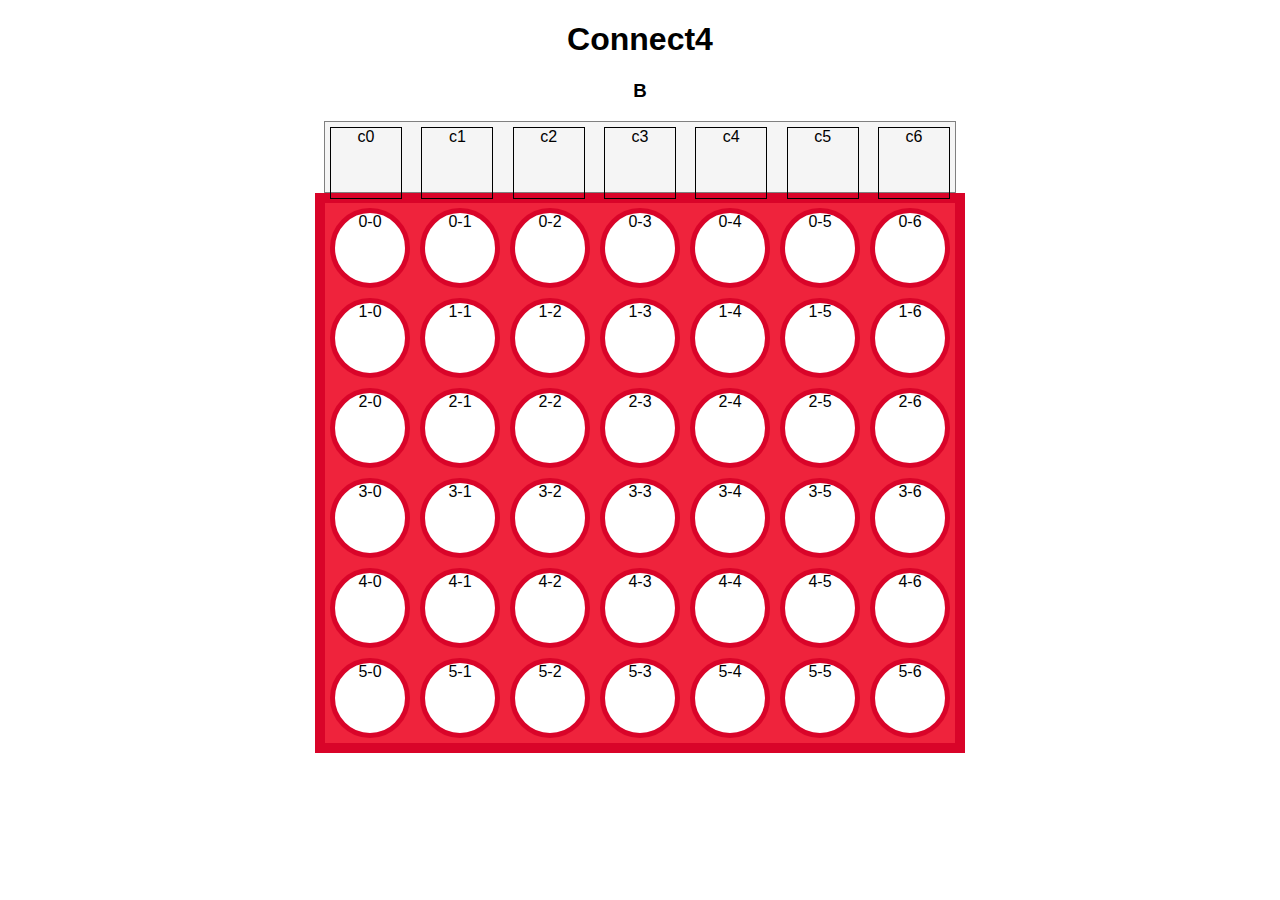
==== index.html @ f4383387 "finished game board and javascript" ====
<!DOCTYPE html>
<html lang="en">
<head>
    <meta charset="UTF-8">
    <meta http-equiv="X-UA-Compatible" content="IE=edge">
    <meta name="viewport" content="width=device-width, initial-scale=1.0">
    <title>Connect4</title>
    <link rel="stylesheet" href="connect4.css">
</head>
<body>
    <h1>Connect4</h1>
    <h2 id="winner"></h2>
    <h3 id="currentPlayer"></h3>

    <div id="columnEntry"></div>
    <div id="board"></div>
</body>

    <script src="Connect4.js"></script>
    <script src="index.js"></script>
</html>
---- connect4.css ----
body {
    font-family: Arial, Helvetica, sans-serif;
    text-align: center;
}

#board {
    height: 540px;
    width: 630px;
    background-color: #ef233c;
    border: 10px solid #d90429;
    
    margin: 0 auto;
    display: flex;
    flex-wrap: wrap;
}

#columnEntry{
    height: 70px;
    width: 630px;
    background-color: #f5f5f5;
    border: 1px solid grey;
    margin: 0 auto;
    display: flex;
    justify-content: space-between;
}

.entry{
    height: 70px;
    width: 70px;
    margin: 5px;
    border: 1px solid black;
}

.tile {
    height: 70px;
    width: 70px;
    margin: 5px;

    /* Circle */
    background-color: white;
    border-radius: 50%;
    border: 5px solid #d90429;
}

.blue-piece {
    background-color: #023e8a;
}

.yellow-piece {
    background-color: #ffc300;
}
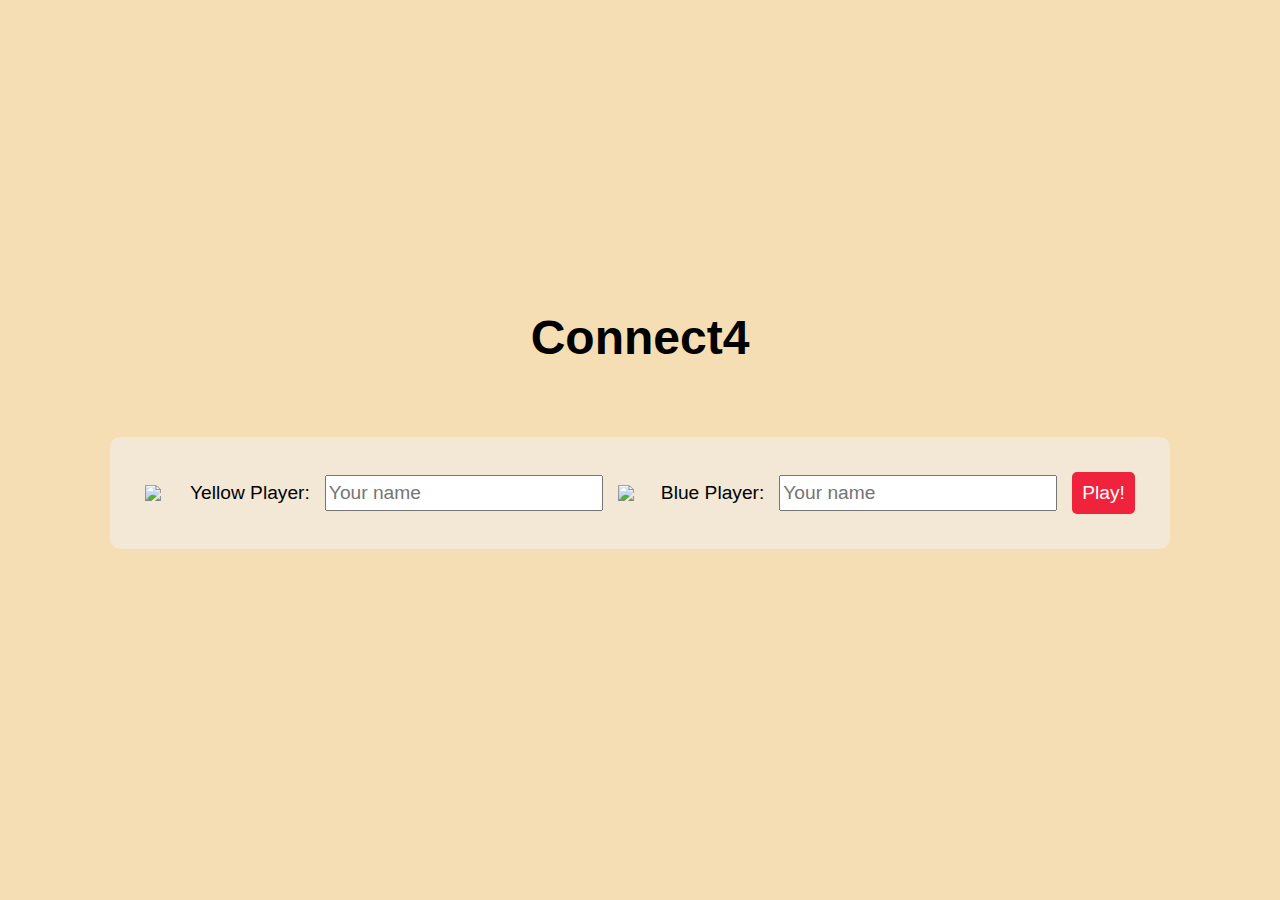
==== commit 6288cea8: "drag and drop and layout" ====
--- a/index.html
+++ b/index.html
@@ -5,17 +5,70 @@
     <meta http-equiv="X-UA-Compatible" content="IE=edge">
     <meta name="viewport" content="width=device-width, initial-scale=1.0">
     <title>Connect4</title>
-    <link rel="stylesheet" href="connect4.css">
+    <link rel="stylesheet" href="./style/connect4.css">
 </head>
 <body>
-    <h1>Connect4</h1>
-    <h2 id="winner"></h2>
-    <h3 id="currentPlayer"></h3>
+    
+    
+    
+    <div id="startScreen" class="startScreen">
+        <h1>Connect4</h1>
 
-    <div id="columnEntry"></div>
-    <div id="board"></div>
+        <div>
+            <img src="https://cdn-icons-png.flaticon.com/512/5111/5111178.png" width="30px" />
+            <label>Yellow Player: </label>
+            <input id="iptYellowPlayer" type="text" placeholder="Your name" />
+
+            
+            <img src="https://cdn-icons-png.flaticon.com/512/594/594846.png" width="28px" />
+            <label>Blue Player: </label>
+            <input id="iptBluePlayer" type="text" placeholder="Your name" />
+
+            <button id="btnStart">Play!</button>
+        </div>
+    </div>
+
+   
+
+    <div id="gameScore" class="gameScore hide">
+        <h1>Connect4</h1>
+        
+        <p id="moveNumber"></p>
+    </div>
+   
+    <div id="winner"></div>
+
+    <div id="gameScreen" class="gameScreen hide">  
+
+       
+            
+            <div>
+                <div id="yellowBoardPieces">                   
+                </div>
+                <div id="yellowPlayer"></div>
+            </div>
+                
+            <div>
+                <div id="columnEntry"></div>
+                <div id="board" ></div>
+                <div id="boardFloor"></div>
+            </div>
+    
+            <div>
+                <div id="blueBoardPieces">               
+                </div>
+                <div id="bluePlayer"></div>
+            </div>
+           
+       
+        
+    </div>
+
+    
+    
 </body>
 
-    <script src="Connect4.js"></script>
-    <script src="index.js"></script>
+
+    <script src="./js/Connect4.js"></script>
+    <script src="./js/index.js"></script>
 </html>--- a/style/connect4.css
+++ b/style/connect4.css
@@ -0,0 +1,231 @@
+body {
+    font-family: Arial, Helvetica, sans-serif;
+    text-align: center;
+    background-color: wheat;
+}
+
+
+.startScreen{
+    display: flex;
+    flex-direction: column;
+    align-items: center;
+    justify-content: center;
+    background-color: wheat;    
+    height: 90vh;
+}
+
+.startScreen > h1{
+    font-size: 3rem;
+    padding-bottom:40px;
+}
+
+.startScreen > div {
+    font-size: 1.2rem;
+    gap:15px;
+    display: flex;
+    
+    align-items: center;
+
+    border-radius: 10px;
+    background: rgb(243, 232, 213);
+    
+    padding: 35px;
+}
+
+#iptYellowPlayer, #iptBluePlayer {
+    font-size: 1.2rem;
+    width: 30vh;
+    height: 30px;
+}
+
+#btnStart{
+    padding: 10px;
+    font-size: 1.2rem;
+    border-radius: 5px;
+    border: 0;
+    background-color:#ef233c;
+    color: #ffffff;
+}
+
+#btnStart:hover{
+    cursor: pointer;
+}
+
+
+
+
+.gameScore{
+    display: flex;
+    justify-content: space-between;
+    align-items: center;
+
+    width: 630px;
+    margin: 0 auto;
+    
+    margin-bottom: 30px;  
+    
+}
+
+#winner {
+    font-weight: bolder;
+    width: 630px;
+    margin: 0 auto;
+    height: 40px;
+    
+}
+
+
+
+
+
+
+
+
+.gameScreen{
+    display: flex;
+    justify-content: space-evenly;
+    align-items: center;
+}
+
+#board {
+    height: 540px;
+    width: 630px;
+    background-color: #ef233c;
+    border: 10px solid #d90429;
+    
+    margin: 0 auto;
+    display: flex;
+    flex-wrap: wrap;
+
+    box-shadow: rgba(0, 0, 0, 0.15) 1.95px 1.95px 2.6px;
+}
+
+#boardFloor{
+    height: 20px;
+    width: 640px;
+    background-color: #ef233c;
+    border: 10px solid #d90429;
+    
+    margin: 0 auto;
+    box-shadow: rgba(0, 0, 0, 0.15) 1.95px 1.95px 2.6px;
+}
+
+#columnEntry{
+    height: 90px;
+    width: 630px;
+    /*
+    background-color: #f5f5f5;
+    border: 1px solid grey;
+    */
+    margin: 0 auto;
+    display: flex;
+    justify-content: space-between;
+}
+
+
+#yellowBoardPieces, #blueBoardPieces {
+    border-radius: 10px;    
+    padding: 20px;
+    width: 80px;
+    height: 80px;
+    margin-bottom: 15px;
+}
+
+
+.turn{
+    background-color: rgb(243, 232, 213);    
+    box-shadow: rgba(0, 0, 0, 0.15) 1.95px 1.95px 2.6px;
+
+}
+
+
+.entry{
+    height: 80px;
+    width: 80px;
+    margin: 5px;
+    background-color: rgb(243, 232, 213);
+    
+    background: url(https://cdn-icons-png.flaticon.com/512/6520/6520152.png) no-repeat center bottom;
+    background-size: 20px 20px;
+    background-color: rgb(243, 232, 213);
+}
+
+.tile {
+    height: 70px;
+    width: 70px;
+    margin: 5px;
+
+    /* Circle */
+    background-color: wheat;
+    border-radius: 50%;
+    border: 5px solid #d90429;
+
+    
+}
+
+.blue-piece {
+    background-color: blue;
+}
+
+.yellow-piece {
+    background-color: #ffc300;
+}
+
+
+/* drag and drop */
+
+.dragdrop-yellow {
+    border-radius: 50%;   
+    border: 7px solid #fdc500;  
+    background: #ffd500;  
+    position: relative;  
+    height: 60px;  
+    width: 60px;  
+    top: 2px;  
+    left: 2px;  
+    cursor: pointer;
+}
+
+.dragdrop-blue {
+    border-radius: 50%;   
+    border: 7px solid navy;  
+    background: blue;  
+    position: relative;  
+    height: 60px;  
+    width: 60px;  
+    top: 2px;  
+    left: 2px;  
+    cursor: pointer;
+}
+  
+   
+  
+.hold {  
+    padding:2px;
+}
+  
+   
+  
+.empty {
+    height: 100px;
+    width: 100px;
+    border: solid 1px gray;
+    
+    background: white;
+}
+  
+.hovered {
+    background: #ffffff;
+    border: 1px salmon;
+    border-style: dashed;
+}
+
+
+
+.show {
+    display: block;
+}
+
+.hide{
+    display: none;
+}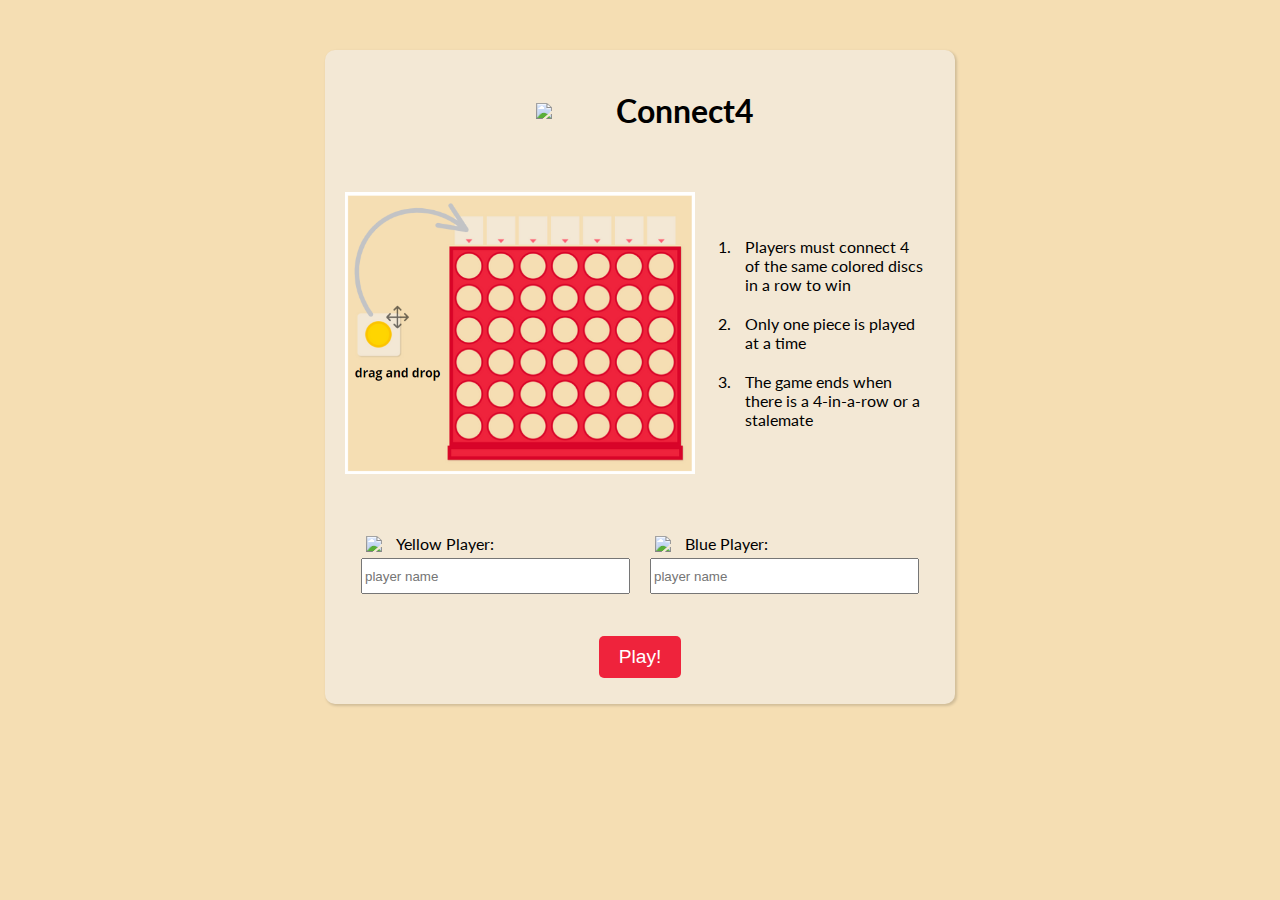
==== commit 73986410: "start screen" ====
--- a/index.html
+++ b/index.html
@@ -12,25 +12,42 @@
     
     
     <div id="startScreen" class="startScreen">
-        <h1>Connect4</h1>
-
         <div>
-            <img src="https://cdn-icons-png.flaticon.com/512/5111/5111178.png" width="30px" />
-            <label>Yellow Player: </label>
-            <input id="iptYellowPlayer" type="text" placeholder="Your name" />
-
+            <img src="https://cdn-icons-png.flaticon.com/512/3367/3367465.png" width="70px" style="padding: 10px;"/>
+            <h1>Connect4</h1>
+        </div>
+        
+        <div>
+            <img src="./assets/draganddrop.png" width="350px"/>
+            <ol>
+                <li>Players must connect 4 of the same colored discs in a row to win</li>
+                <li>Only one piece is played at a time</li>
+                <li>The game ends when there is a 4-in-a-row or a stalemate</li>
+            </ol>
+        </div>
+        <br>
+        <form>    
             
-            <img src="https://cdn-icons-png.flaticon.com/512/594/594846.png" width="28px" />
-            <label>Blue Player: </label>
-            <input id="iptBluePlayer" type="text" placeholder="Your name" />
-
-            <button id="btnStart">Play!</button>
-        </div>
+            <p>
+                
+                <label><img src="https://cdn-icons-png.flaticon.com/512/1281/1281188.png" width="25px" style="padding-right: 2%;" /> Yellow Player: </label>
+                <input id="iptYellowPlayer" type="text" placeholder="player name" />
+            </p>
+    
+            <p>
+                <label><img src="https://cdn-icons-png.flaticon.com/512/1281/1281225.png" width="25px" style="padding-right: 2%;" /> Blue Player: </label>
+                <input id="iptBluePlayer" type="text" placeholder="player name" />
+            </p>
+        </form>
+            
+        <p><button id="btnStart">Play!</button></p>
+        
     </div>
 
    
 
     <div id="gameScore" class="gameScore hide">
+        <img src="https://cdn-icons-png.flaticon.com/512/3367/3367465.png" width="60px" style="padding: 10px;"/>
         <h1>Connect4</h1>
         
         <p id="moveNumber"></p>
@@ -63,7 +80,10 @@
        
         
     </div>
-
+    <div>
+        <button id="btnPlayAgain" class="btnPlayAgain hide">Restart Game</button>
+        <button id="btnExit" onClick="location.reload()" class="btnExit hide">Exit</button>
+    </div>
     
     
 </body>
--- a/style/connect4.css
+++ b/style/connect4.css
@@ -1,5 +1,7 @@
+@import url('https://fonts.googleapis.com/css2?family=Lato&display=swap');
+
 body {
-    font-family: Arial, Helvetica, sans-serif;
+    font-family: 'Lato', sans-serif;
     text-align: center;
     background-color: wheat;
 }
@@ -10,8 +12,12 @@
     flex-direction: column;
     align-items: center;
     justify-content: center;
-    background-color: wheat;    
-    height: 90vh;
+    border-radius: 10px;
+    background: rgb(243, 232, 213);    
+    height: 50%;
+    width: 630px ;
+    margin: 50px auto;
+    box-shadow: rgba(0, 0, 0, 0.15) 1.95px 1.95px 2.6px;
 }
 
 .startScreen > h1{
@@ -20,37 +26,44 @@
 }
 
 .startScreen > div {
-    font-size: 1.2rem;
-    gap:15px;
-    display: flex;
-    
-    align-items: center;
-
-    border-radius: 10px;
-    background: rgb(243, 232, 213);
-    
-    padding: 35px;
-}
+    
+    
+    display: flex;    
+    align-items: center;   
+    padding: 20px;
+}
+
+form  { display: flex;      }
+p     { display: table-row; }
+label { display: flex; align-items: center; padding: 5px; margin:0 10px}
+input { display: table-cell;  }
 
 #iptYellowPlayer, #iptBluePlayer {
-    font-size: 1.2rem;
-    width: 30vh;
+    
+    margin:0 10px;
+    width: 29vh;
     height: 30px;
 }
 
+
 #btnStart{
-    padding: 10px;
+    padding: 10px 20px;
     font-size: 1.2rem;
     border-radius: 5px;
     border: 0;
     background-color:#ef233c;
     color: #ffffff;
+    margin: 10px;
 }
 
 #btnStart:hover{
     cursor: pointer;
 }
 
+li{
+    padding: 10px;
+    text-align: left;
+}
 
 
 
@@ -62,11 +75,13 @@
     width: 630px;
     margin: 0 auto;
     
-    margin-bottom: 30px;  
+    margin-bottom: 30px; 
+    border-bottom: 1px solid gray; 
     
 }
 
 #winner {
+    font-size: x-large;
     font-weight: bolder;
     width: 630px;
     margin: 0 auto;
@@ -74,7 +89,16 @@
     
 }
 
-
+.btnPlayAgain, .btnExit{
+    padding: 10px 20px;
+    font-size: 1.2rem;
+    border-radius: 5px;
+    border: 0;
+    background-color:#ef233c;
+    color: #ffffff;
+    margin-top: 20px;
+    cursor: pointer;
+}
 
 
 
@@ -129,13 +153,23 @@
     width: 80px;
     height: 80px;
     margin-bottom: 15px;
-}
-
+    
+    
+}
+
+#yellowPlayer, #bluePlayer {
+    font-weight: bold;
+    background-color: beige;
+    padding: 3px;
+    border-radius: 3px;
+}
 
 .turn{
     background-color: rgb(243, 232, 213);    
     box-shadow: rgba(0, 0, 0, 0.15) 1.95px 1.95px 2.6px;
-
+    
+    outline: solid 2px green;
+    outline-offset: -2px;
 }
 
 
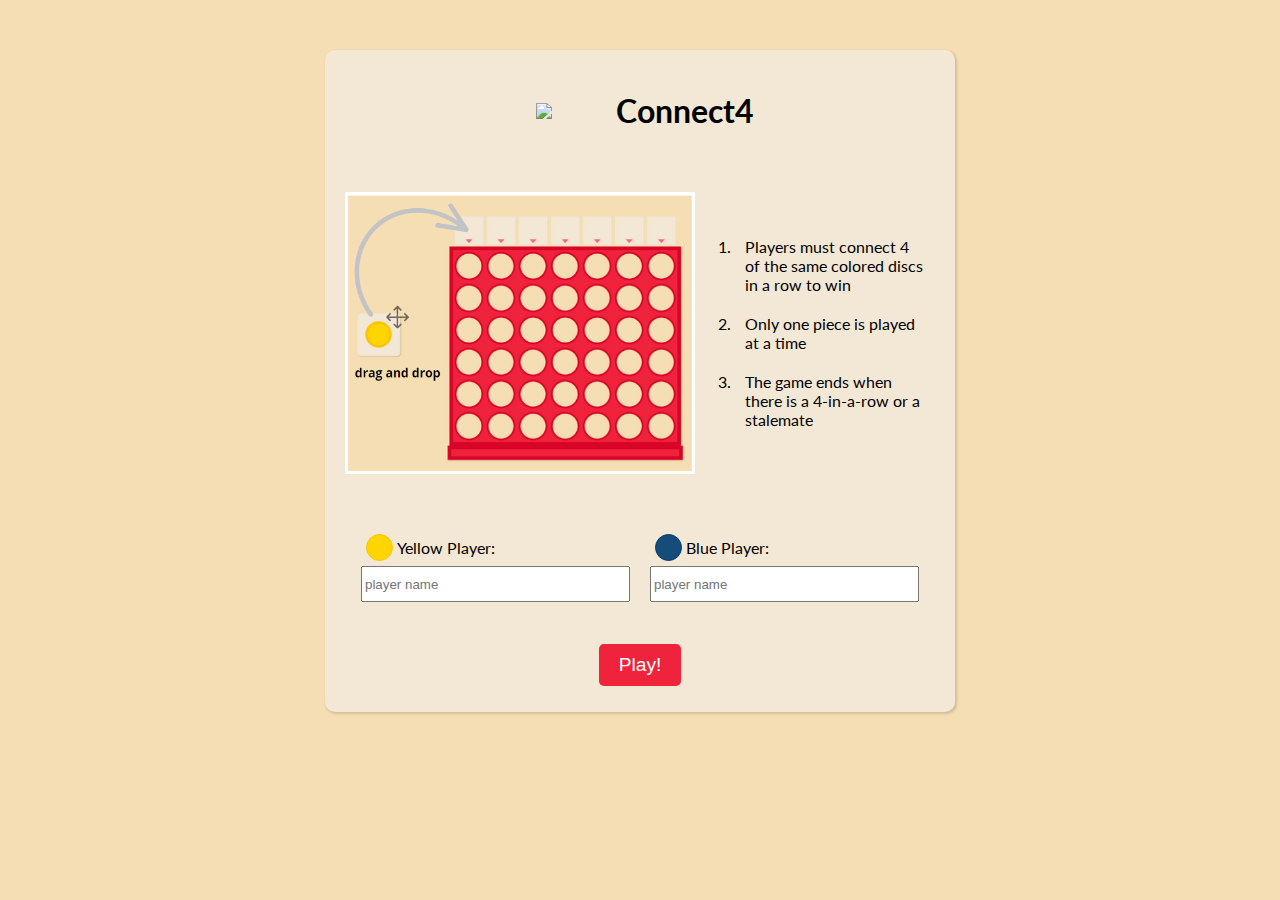
==== commit 9a46afb3: "connect4" ====
--- a/index.html
+++ b/index.html
@@ -30,21 +30,19 @@
             
             <p>
                 
-                <label><img src="https://cdn-icons-png.flaticon.com/512/1281/1281188.png" width="25px" style="padding-right: 2%;" /> Yellow Player: </label>
+                <label><span class="dotYellow"></span> Yellow Player: </label>
                 <input id="iptYellowPlayer" type="text" placeholder="player name" />
             </p>
     
             <p>
-                <label><img src="https://cdn-icons-png.flaticon.com/512/1281/1281225.png" width="25px" style="padding-right: 2%;" /> Blue Player: </label>
+                <label><span class="dotBlue"></span> Blue Player: </label>
                 <input id="iptBluePlayer" type="text" placeholder="player name" />
             </p>
         </form>
             
         <p><button id="btnStart">Play!</button></p>
         
-    </div>
-
-   
+    </div>   
 
     <div id="gameScore" class="gameScore hide">
         <img src="https://cdn-icons-png.flaticon.com/512/3367/3367465.png" width="60px" style="padding: 10px;"/>
@@ -55,9 +53,7 @@
    
     <div id="winner"></div>
 
-    <div id="gameScreen" class="gameScreen hide">  
-
-       
+    <div id="gameScreen" class="gameScreen hide">         
             
             <div>
                 <div id="yellowBoardPieces">                   
--- a/style/connect4.css
+++ b/style/connect4.css
@@ -6,6 +6,7 @@
     background-color: wheat;
 }
 
+/* --- START SCREEN --- */
 
 .startScreen{
     display: flex;
@@ -33,13 +34,38 @@
     padding: 20px;
 }
 
+.dotYellow {
+    height: 25px;
+    width: 25px;
+    border: 1px solid #fdc500; 
+    background-color: #ffd500;
+    border-radius: 50%;
+    display: inline-block;
+    margin-right: 4px;
+}
+
+.dotBlue {
+    height: 25px;
+    width: 25px;
+    border: 1px solid #063970;
+    background-color: #154c79;
+    border-radius: 50%;
+    display: inline-block;
+    margin-right: 4px;
+}
+
 form  { display: flex;      }
 p     { display: table-row; }
 label { display: flex; align-items: center; padding: 5px; margin:0 10px}
 input { display: table-cell;  }
 
-#iptYellowPlayer, #iptBluePlayer {
-    
+
+li{
+    padding: 10px;
+    text-align: left;
+}
+
+#iptYellowPlayer, #iptBluePlayer {    
     margin:0 10px;
     width: 29vh;
     height: 30px;
@@ -60,11 +86,8 @@
     cursor: pointer;
 }
 
-li{
-    padding: 10px;
-    text-align: left;
-}
-
+
+/* --- GAME SCORE --- */
 
 
 .gameScore{
@@ -78,6 +101,10 @@
     margin-bottom: 30px; 
     border-bottom: 1px solid gray; 
     
+}
+
+#moveNumber{
+    font-size: larger;
 }
 
 #winner {
@@ -103,7 +130,7 @@
 
 
 
-
+/* --- GAME SCREEN --- */
 
 .gameScreen{
     display: flex;
@@ -137,13 +164,10 @@
 #columnEntry{
     height: 90px;
     width: 630px;
-    /*
-    background-color: #f5f5f5;
-    border: 1px solid grey;
-    */
     margin: 0 auto;
     display: flex;
     justify-content: space-between;
+    
 }
 
 
@@ -162,11 +186,12 @@
     background-color: beige;
     padding: 3px;
     border-radius: 3px;
+    box-shadow: rgba(0, 0, 0, 0.2) 1.95px 1.95px 2.6px;
 }
 
 .turn{
     background-color: rgb(243, 232, 213);    
-    box-shadow: rgba(0, 0, 0, 0.15) 1.95px 1.95px 2.6px;
+    box-shadow: rgba(0, 0, 0, 0.4) 1.95px 1.95px 2.6px;
     
     outline: solid 2px green;
     outline-offset: -2px;
@@ -176,13 +201,28 @@
 .entry{
     height: 80px;
     width: 80px;
-    margin: 5px;
+    margin: 5px 5px 0px 5px;
     background-color: rgb(243, 232, 213);
     
     background: url(https://cdn-icons-png.flaticon.com/512/6520/6520152.png) no-repeat center bottom;
     background-size: 20px 20px;
     background-color: rgb(243, 232, 213);
-}
+    
+
+    border-left: 1px solid #CCCCCC;
+    border-right: 1px solid #CCCCCC;
+}
+
+
+.full{
+    height: 80px;
+    width: 80px;
+    margin: 5px 5px 0px 5px;
+    background-color: wheat;
+    border-left: 1px solid #CCCCCC;
+    border-right: 1px solid #CCCCCC;
+}
+
 
 .tile {
     height: 70px;
@@ -198,7 +238,7 @@
 }
 
 .blue-piece {
-    background-color: blue;
+    background-color: #154c79;
 }
 
 .yellow-piece {
@@ -206,7 +246,7 @@
 }
 
 
-/* drag and drop */
+/* --- drag and drop --- */
 
 .dragdrop-yellow {
     border-radius: 50%;   
@@ -222,8 +262,8 @@
 
 .dragdrop-blue {
     border-radius: 50%;   
-    border: 7px solid navy;  
-    background: blue;  
+    border: 7px solid #063970;  
+    background: #154c79;  
     position: relative;  
     height: 60px;  
     width: 60px;  
@@ -231,8 +271,6 @@
     left: 2px;  
     cursor: pointer;
 }
-  
-   
   
 .hold {  
     padding:2px;
@@ -247,6 +285,8 @@
     
     background: white;
 }
+
+
   
 .hovered {
     background: #ffffff;
@@ -255,6 +295,7 @@
 }
 
 
+/* --- show / hide blocks --- */
 
 .show {
     display: block;
